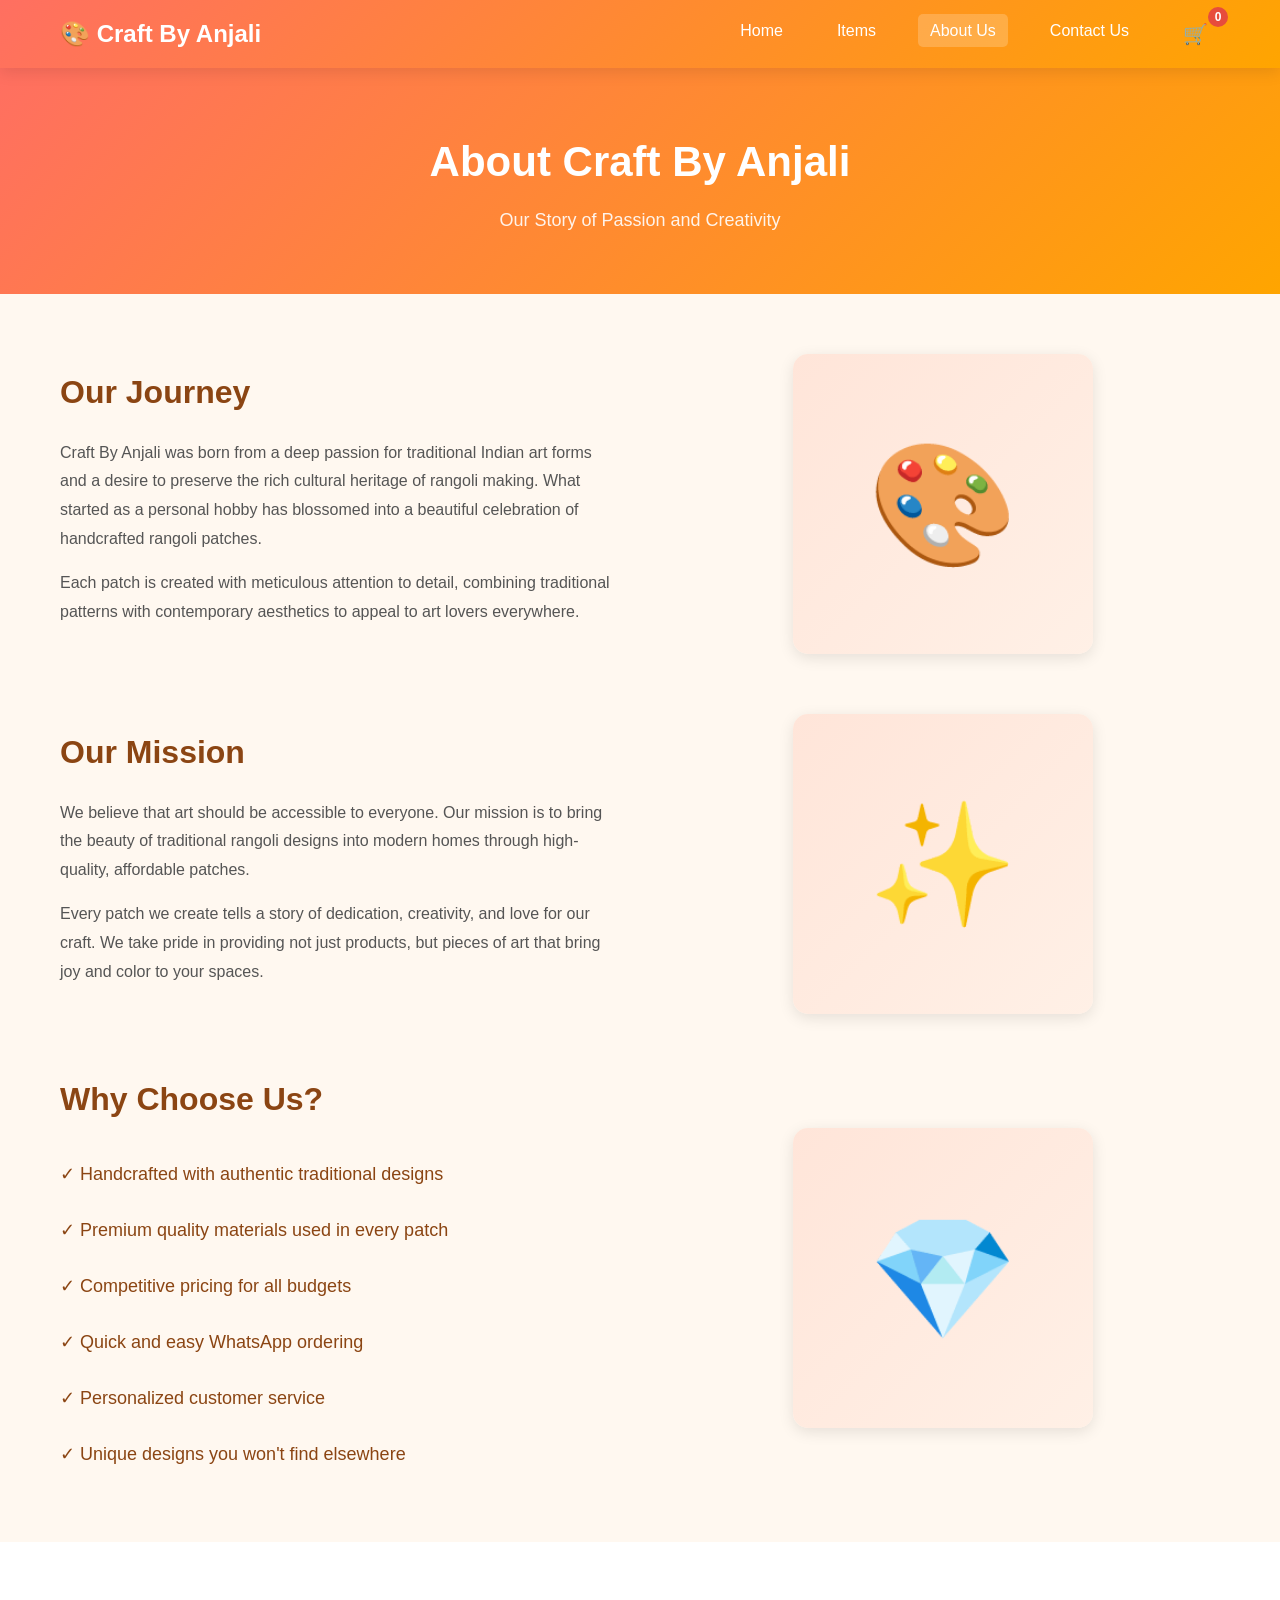
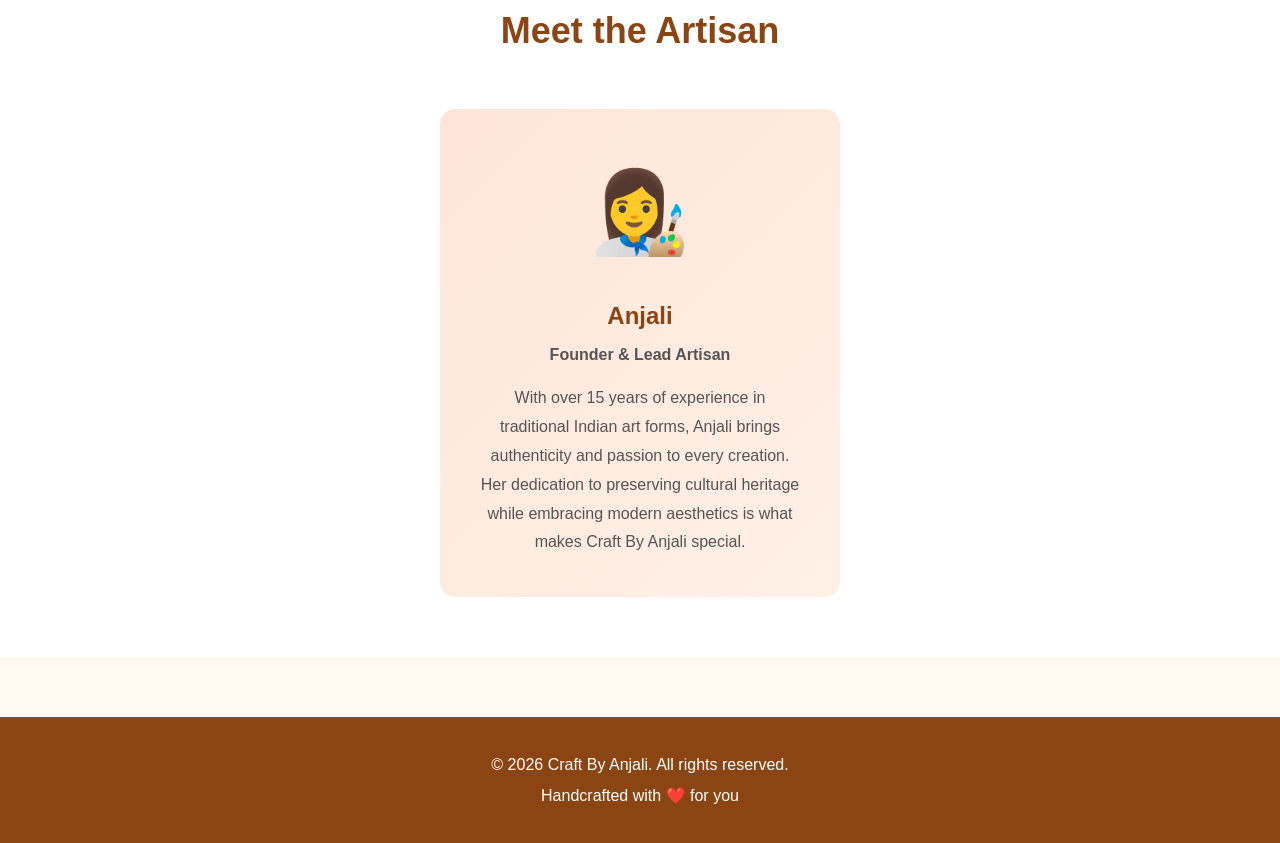
==== about-us.html @ 0d8f3b20 "Updated the site with additional tabs" ====
<!DOCTYPE html>
<html lang="en">
<head>
    <meta charset="UTF-8">
    <meta name="viewport" content="width=device-width, initial-scale=1.0">
    <title>About Us - Craft By Anjali</title>
    <link rel="stylesheet" href="style.css">
</head>
<body>
<nav class="navbar">
    <div class="nav-container">
        <div class="logo">🎨 Craft By Anjali</div>
        <ul class="nav-links">
            <li><a href="index.html">Home</a></li>
            <li><a href="items.html">Items</a></li>
            <li><a href="about-us.html" class="active">About Us</a></li>
            <li><a href="contact-us.html">Contact Us</a></li>
            <li><a href="items.html" class="cart-icon" title="Shopping Cart">🛒 <span id="cart-count" class="cart-count">0</span></a></li>
        </ul>
    </div>
</nav>

<!-- Page Header -->
<section class="page-header">
    <h1>About Craft By Anjali</h1>
    <p>Our Story of Passion and Creativity</p>
</section>

<!-- About Content -->
<section class="about-content">
    <div class="about-section">
        <div class="about-text">
            <h2>Our Journey</h2>
            <p>Craft By Anjali was born from a deep passion for traditional Indian art forms and a desire to preserve the rich cultural heritage of rangoli making. What started as a personal hobby has blossomed into a beautiful celebration of handcrafted rangoli patches.</p>
            <p>Each patch is created with meticulous attention to detail, combining traditional patterns with contemporary aesthetics to appeal to art lovers everywhere.</p>
        </div>
        <div class="about-image">
            <div class="placeholder-image">🎨</div>
        </div>
    </div>

    <div class="about-section reverse">
        <div class="about-image">
            <div class="placeholder-image">✨</div>
        </div>
        <div class="about-text">
            <h2>Our Mission</h2>
            <p>We believe that art should be accessible to everyone. Our mission is to bring the beauty of traditional rangoli designs into modern homes through high-quality, affordable patches.</p>
            <p>Every patch we create tells a story of dedication, creativity, and love for our craft. We take pride in providing not just products, but pieces of art that bring joy and color to your spaces.</p>
        </div>
    </div>

    <div class="about-section">
        <div class="about-text">
            <h2>Why Choose Us?</h2>
            <ul class="benefits-list">
                <li>✓ Handcrafted with authentic traditional designs</li>
                <li>✓ Premium quality materials used in every patch</li>
                <li>✓ Competitive pricing for all budgets</li>
                <li>✓ Quick and easy WhatsApp ordering</li>
                <li>✓ Personalized customer service</li>
                <li>✓ Unique designs you won't find elsewhere</li>
            </ul>
        </div>
        <div class="about-image">
            <div class="placeholder-image">💎</div>
        </div>
    </div>
</section>

<!-- Team Section -->
<section class="team-section">
    <h2>Meet the Artisan</h2>
    <div class="team-card">
        <div class="team-avatar">👩‍🎨</div>
        <h3>Anjali</h3>
        <p class="team-role">Founder & Lead Artisan</p>
        <p>With over 15 years of experience in traditional Indian art forms, Anjali brings authenticity and passion to every creation. Her dedication to preserving cultural heritage while embracing modern aesthetics is what makes Craft By Anjali special.</p>
    </div>
</section>

<footer>
    <p>&copy; 2026 Craft By Anjali. All rights reserved.</p>
    <p>Handcrafted with ❤️ for you</p>
</footer>

<script src="script.js"></script>
</body>
</html>
---- style.css ----
* {
    margin: 0;
    padding: 0;
    box-sizing: border-box;
}

:root {
    --primary-color: #ff6f61;
    --secondary-color: #ffa500;
    --accent-color: #8b4513;
    --light-bg: #fff8f0;
    --dark-text: #2c3e50;
    --shadow: 0 4px 15px rgba(0, 0, 0, 0.1);
}

body {
    font-family: 'Segoe UI', Tahoma, Geneva, Verdana, sans-serif;
    background: var(--light-bg);
    color: var(--dark-text);
    line-height: 1.6;
}

/* Navigation Bar */
.navbar {
    background: linear-gradient(135deg, var(--primary-color), var(--secondary-color));
    padding: 15px 0;
    position: sticky;
    top: 0;
    z-index: 100;
    box-shadow: var(--shadow);
}

.nav-container {
    max-width: 1200px;
    margin: 0 auto;
    display: flex;
    justify-content: space-between;
    align-items: center;
    padding: 0 20px;
}

.logo {
    font-size: 24px;
    font-weight: bold;
    color: white;
    text-decoration: none;
}

.nav-links {
    list-style: none;
    display: flex;
    gap: 30px;
}

.nav-links a {
    color: white;
    text-decoration: none;
    font-weight: 500;
    transition: all 0.3s ease;
    padding: 8px 12px;
    border-radius: 5px;
}

.nav-links a:hover,
.nav-links a.active {
    background: rgba(255, 255, 255, 0.2);
    transform: translateY(-2px);
}

.cart-icon {
    position: relative;
    font-size: 20px;
}

.cart-count {
    position: absolute;
    top: -8px;
    right: -8px;
    background: #e74c3c;
    color: white;
    border-radius: 50%;
    width: 20px;
    height: 20px;
    display: flex;
    align-items: center;
    justify-content: center;
    font-size: 12px;
    font-weight: bold;
}

/* Hero Section */
.hero {
    background: linear-gradient(135deg, var(--primary-color), var(--secondary-color));
    color: white;
    padding: 100px 20px;
    text-align: center;
}

.hero-content h1 {
    font-size: 52px;
    margin-bottom: 20px;
    animation: slideDown 0.8s ease;
}

.hero-content p {
    font-size: 24px;
    margin-bottom: 30px;
    opacity: 0.9;
}

.cta-button {
    display: inline-block;
    background: white;
    color: var(--primary-color);
    padding: 12px 30px;
    border-radius: 50px;
    text-decoration: none;
    font-weight: bold;
    transition: all 0.3s ease;
    cursor: pointer;
    border: none;
    font-size: 16px;
}

.cta-button:hover {
    transform: translateY(-3px);
    box-shadow: 0 8px 20px rgba(0, 0, 0, 0.2);
}

.cta-button.large {
    padding: 15px 40px;
    font-size: 18px;
}

/* Features Section */
.features {
    display: grid;
    grid-template-columns: repeat(auto-fit, minmax(300px, 1fr));
    gap: 30px;
    max-width: 1200px;
    margin: 60px auto;
    padding: 0 20px;
}

.feature-card {
    background: white;
    padding: 40px 20px;
    border-radius: 15px;
    text-align: center;
    box-shadow: var(--shadow);
    transition: all 0.3s ease;
}

.feature-card:hover {
    transform: translateY(-10px);
    box-shadow: 0 8px 25px rgba(0, 0, 0, 0.15);
}

.feature-icon {
    font-size: 48px;
    margin-bottom: 15px;
}

.feature-card h3 {
    font-size: 24px;
    margin-bottom: 10px;
    color: var(--primary-color);
}

.feature-card p {
    color: #666;
}

/* Showcase Section */
.showcase {
    padding: 60px 20px;
    background: white;
}

.showcase h2 {
    text-align: center;
    font-size: 36px;
    margin-bottom: 50px;
    color: var(--accent-color);
}

.showcase-grid {
    display: grid;
    grid-template-columns: repeat(auto-fit, minmax(250px, 1fr));
    gap: 30px;
    max-width: 1200px;
    margin: 0 auto;
}

.showcase-item {
    background: linear-gradient(135deg, #ffe5d9, #fff0e6);
    padding: 30px;
    border-radius: 15px;
    text-align: center;
    transition: all 0.3s ease;
    border: 2px solid transparent;
}

.showcase-item:hover {
    border-color: var(--primary-color);
    transform: scale(1.05);
}

.showcase-image {
    font-size: 64px;
    margin-bottom: 15px;
}

.showcase-item h3 {
    color: var(--accent-color);
    margin-bottom: 10px;
}

/* CTA Section */
.cta-section {
    background: linear-gradient(135deg, var(--primary-color), var(--secondary-color));
    color: white;
    padding: 60px 20px;
    text-align: center;
}

.cta-section h2 {
    font-size: 36px;
    margin-bottom: 15px;
}

.cta-section p {
    font-size: 18px;
    margin-bottom: 30px;
    opacity: 0.9;
}

/* Page Header */
.page-header {
    background: linear-gradient(135deg, var(--primary-color), var(--secondary-color));
    color: white;
    padding: 60px 20px;
    text-align: center;
}

.page-header h1 {
    font-size: 42px;
    margin-bottom: 10px;
}

.page-header p {
    font-size: 18px;
    opacity: 0.9;
}

/* Products Grid */
.products-container {
    max-width: 1200px;
    margin: 40px auto;
    padding: 0 20px;
}

.filters-section {
    margin-bottom: 40px;
    text-align: center;
}

.filters-container {
    display: flex;
    gap: 20px;
    justify-content: center;
    flex-wrap: wrap;
}

.search-box {
    padding: 12px 20px;
    border: 2px solid var(--primary-color);
    border-radius: 50px;
    width: 300px;
    font-size: 16px;
    transition: all 0.3s ease;
}

.search-box:focus {
    outline: none;
    box-shadow: 0 0 10px var(--primary-color);
}

.filter-select {
    padding: 12px 20px;
    border: 2px solid var(--primary-color);
    border-radius: 50px;
    font-size: 16px;
    background: white;
    cursor: pointer;
    transition: all 0.3s ease;
}

.filter-select:hover {
    background: var(--light-bg);
}

.products-grid {
    display: grid;
    grid-template-columns: repeat(auto-fill, minmax(280px, 1fr));
    gap: 25px;
}

.product-card {
    background: white;
    border-radius: 15px;
    overflow: hidden;
    box-shadow: var(--shadow);
    transition: all 0.3s ease;
}

.product-card:hover {
    transform: translateY(-10px);
    box-shadow: 0 10px 30px rgba(0, 0, 0, 0.15);
}

.product-image {
    width: 100%;
    height: 200px;
    background: linear-gradient(135deg, #ffe5d9, #fff0e6);
    display: flex;
    align-items: center;
    justify-content: center;
    font-size: 80px;
}

.product-info {
    padding: 20px;
}

.product-name {
    font-size: 18px;
    font-weight: bold;
    color: var(--accent-color);
    margin-bottom: 10px;
}

.product-details {
    font-size: 14px;
    color: #666;
    margin: 8px 0;
}

.product-details strong {
    color: var(--dark-text);
}

.product-price {
    font-size: 24px;
    color: var(--primary-color);
    font-weight: bold;
    margin: 15px 0;
}

.add-to-cart-btn {
    width: 100%;
    background: linear-gradient(135deg, var(--primary-color), var(--secondary-color));
    color: white;
    border: none;
    padding: 12px;
    border-radius: 8px;
    font-size: 16px;
    font-weight: bold;
    cursor: pointer;
    transition: all 0.3s ease;
}

.add-to-cart-btn:hover {
    transform: scale(1.05);
    box-shadow: 0 5px 15px rgba(255, 111, 97, 0.4);
}

.add-to-cart-btn.added {
    background: #27ae60;
}

/* Modal */
.modal {
    display: none;
    position: fixed;
    z-index: 1000;
    left: 0;
    top: 0;
    width: 100%;
    height: 100%;
    background: rgba(0, 0, 0, 0.6);
    animation: fadeIn 0.3s ease;
}

.modal.show {
    display: flex;
    align-items: center;
    justify-content: center;
}

.modal-content {
    background: white;
    padding: 30px;
    border-radius: 15px;
    max-width: 500px;
    width: 90%;
    max-height: 80vh;
    overflow-y: auto;
    position: relative;
    animation: slideUp 0.3s ease;
}

.close {
    position: absolute;
    right: 20px;
    top: 15px;
    font-size: 28px;
    font-weight: bold;
    color: #aaa;
    cursor: pointer;
    transition: color 0.3s ease;
}

.close:hover {
    color: var(--primary-color);
}

.modal-content h2 {
    color: var(--accent-color);
    margin-bottom: 20px;
}

.cart-items {
    margin-bottom: 20px;
}

.cart-item {
    background: var(--light-bg);
    padding: 15px;
    border-radius: 8px;
    margin-bottom: 12px;
    display: flex;
    justify-content: space-between;
    align-items: center;
}

.cart-item-name {
    font-weight: bold;
    color: var(--accent-color);
}

.cart-item-price {
    color: var(--primary-color);
    font-weight: bold;
}

.remove-item {
    background: #e74c3c;
    color: white;
    border: none;
    padding: 5px 10px;
    border-radius: 5px;
    cursor: pointer;
    transition: all 0.3s ease;
}

.remove-item:hover {
    background: #c0392b;
}

.cart-summary {
    border-top: 2px solid var(--primary-color);
    padding-top: 15px;
    margin-top: 15px;
}

.summary-row {
    display: flex;
    justify-content: space-between;
    margin: 10px 0;
    font-size: 16px;
}

.summary-row.total {
    font-size: 20px;
    font-weight: bold;
    color: var(--primary-color);
}

.checkout-btn {
    width: 100%;
    background: linear-gradient(135deg, #27ae60, #229954);
    color: white;
    border: none;
    padding: 15px;
    border-radius: 8px;
    font-size: 16px;
    font-weight: bold;
    cursor: pointer;
    margin-top: 20px;
    transition: all 0.3s ease;
}

.checkout-btn:hover {
    transform: scale(1.02);
    box-shadow: 0 5px 15px rgba(39, 174, 96, 0.4);
}

.empty-cart {
    text-align: center;
    padding: 40px 20px;
    color: #999;
}

.empty-cart p {
    font-size: 18px;
    margin-bottom: 20px;
}

/* About Us Page */
.about-content {
    max-width: 1200px;
    margin: 40px auto;
    padding: 0 20px;
}

.about-section {
    display: grid;
    grid-template-columns: 1fr 1fr;
    gap: 50px;
    align-items: center;
    margin: 60px 0;
}

.about-section.reverse {
    direction: rtl;
}

.about-section.reverse > * {
    direction: ltr;
}

.about-text h2 {
    color: var(--accent-color);
    font-size: 32px;
    margin-bottom: 20px;
}

.about-text p {
    color: #555;
    margin-bottom: 15px;
    line-height: 1.8;
}

.about-image {
    display: flex;
    justify-content: center;
}

.placeholder-image {
    width: 300px;
    height: 300px;
    background: linear-gradient(135deg, #ffe5d9, #fff0e6);
    border-radius: 15px;
    display: flex;
    align-items: center;
    justify-content: center;
    font-size: 120px;
    box-shadow: var(--shadow);
}

.benefits-list {
    list-style: none;
    font-size: 18px;
    line-height: 2;
    color: #555;
}

.benefits-list li {
    padding: 10px 0;
    color: var(--accent-color);
    font-weight: 500;
}

/* Team Section */
.team-section {
    background: white;
    padding: 60px 20px;
    text-align: center;
}

.team-section h2 {
    color: var(--accent-color);
    font-size: 36px;
    margin-bottom: 50px;
}

.team-card {
    background: linear-gradient(135deg, #ffe5d9, #fff0e6);
    padding: 40px;
    border-radius: 15px;
    max-width: 400px;
    margin: 0 auto;
}

.team-avatar {
    font-size: 80px;
    margin-bottom: 20px;
}

.team-card h3 {
    color: var(--accent-color);
    font-size: 24px;
    margin-bottom: 5px;
}

.team-role {
    color: var(--primary-color);
    font-weight: bold;
    margin-bottom: 15px;
}

.team-card p {
    color: #555;
    line-height: 1.8;
}

/* Contact Us Page */
.contact-content {
    max-width: 1000px;
    margin: 40px auto;
    padding: 0 20px;
}

.contact-section {
    text-align: center;
    margin-bottom: 50px;
}

.contact-section h2 {
    color: var(--accent-color);
    font-size: 32px;
    margin-bottom: 15px;
}

.contact-grid {
    display: grid;
    grid-template-columns: repeat(auto-fit, minmax(250px, 1fr));
    gap: 30px;
    margin: 40px 0;
}

.contact-method {
    background: white;
    padding: 30px;
    border-radius: 15px;
    text-align: center;
    box-shadow: var(--shadow);
    transition: all 0.3s ease;
}

.contact-method:hover {
    transform: translateY(-10px);
}

.method-icon {
    font-size: 48px;
    margin-bottom: 15px;
}

.contact-method h3 {
    color: var(--accent-color);
    margin-bottom: 10px;
}

.contact-method p {
    color: #555;
    margin-bottom: 15px;
}

.contact-link {
    display: inline-block;
    background: linear-gradient(135deg, var(--primary-color), var(--secondary-color));
    color: white;
    padding: 10px 20px;
    border-radius: 25px;
    text-decoration: none;
    transition: all 0.3s ease;
}

.contact-link:hover {
    transform: scale(1.05);
}

.contact-text {
    color: #999;
    font-size: 14px;
}

/* FAQ Section */
.faq-section {
    background: white;
    padding: 60px 20px;
}

.faq-section h2 {
    text-align: center;
    color: var(--accent-color);
    font-size: 32px;
    margin-bottom: 40px;
}

.faq-item {
    max-width: 800px;
    margin: 0 auto 25px;
    background: var(--light-bg);
    padding: 25px;
    border-radius: 10px;
    border-left: 5px solid var(--primary-color);
}

.faq-item h3 {
    color: var(--accent-color);
    margin-bottom: 10px;
}

.faq-item p {
    color: #555;
    line-height: 1.8;
}

/* Contact Form */
.contact-form-section {
    background: white;
    padding: 60px 20px;
    text-align: center;
}

.contact-form-section h2 {
    color: var(--accent-color);
    font-size: 32px;
    margin-bottom: 30px;
}

.contact-form {
    max-width: 500px;
    margin: 0 auto;
    display: flex;
    flex-direction: column;
    gap: 15px;
}

.contact-form input,
.contact-form textarea {
    padding: 15px;
    border: 2px solid #ddd;
    border-radius: 8px;
    font-size: 16px;
    font-family: inherit;
    transition: all 0.3s ease;
}

.contact-form input:focus,
.contact-form textarea:focus {
    outline: none;
    border-color: var(--primary-color);
    box-shadow: 0 0 10px rgba(255, 111, 97, 0.2);
}

.submit-btn {
    background: linear-gradient(135deg, var(--primary-color), var(--secondary-color));
    color: white;
    padding: 15px;
    border: none;
    border-radius: 8px;
    font-size: 16px;
    font-weight: bold;
    cursor: pointer;
    transition: all 0.3s ease;
}

.submit-btn:hover {
    transform: scale(1.02);
    box-shadow: 0 5px 15px rgba(255, 111, 97, 0.4);
}

/* Footer */
footer {
    background: var(--accent-color);
    color: white;
    text-align: center;
    padding: 30px 20px;
    margin-top: 60px;
}

footer p {
    margin: 5px 0;
}

/* Animations */
@keyframes slideDown {
    from {
        opacity: 0;
        transform: translateY(-30px);
    }
    to {
        opacity: 1;
        transform: translateY(0);
    }
}

@keyframes slideUp {
    from {
        opacity: 0;
        transform: translateY(30px);
    }
    to {
        opacity: 1;
        transform: translateY(0);
    }
}

@keyframes fadeIn {
    from {
        opacity: 0;
    }
    to {
        opacity: 1;
    }
}

/* Responsive Design */
@media (max-width: 768px) {
    .nav-links {
        gap: 15px;
        font-size: 14px;
    }

    .hero-content h1 {
        font-size: 32px;
    }

    .hero-content p {
        font-size: 18px;
    }

    .about-section,
    .about-section.reverse {
        grid-template-columns: 1fr;
        gap: 30px;
    }

    .about-section.reverse {
        direction: ltr;
    }

    .search-box {
        width: 100%;
    }

    .products-grid {
        grid-template-columns: repeat(auto-fill, minmax(200px, 1fr));
        gap: 15px;
    }

    .filters-container {
        flex-direction: column;
        align-items: center;
    }

    .page-header h1 {
        font-size: 28px;
    }

    .contact-grid {
        grid-template-columns: 1fr;
    }

    .cart-item {
        flex-direction: column;
        align-items: flex-start;
        gap: 10px;
    }
}

@media (max-width: 480px) {
    .nav-links {
        gap: 10px;
        font-size: 12px;
    }

    .logo {
        font-size: 16px;
    }

    .products-grid {
        grid-template-columns: 1fr;
    }

    .modal-content {
        width: 95%;
        padding: 20px;
    }

    .placeholder-image {
        width: 200px;
        height: 200px;
        font-size: 80px;
    }
}
    position: absolute;
    top: 20px;
    right: 40px;
    color: white;
    font-size: 30px;
    cursor: pointer;
}
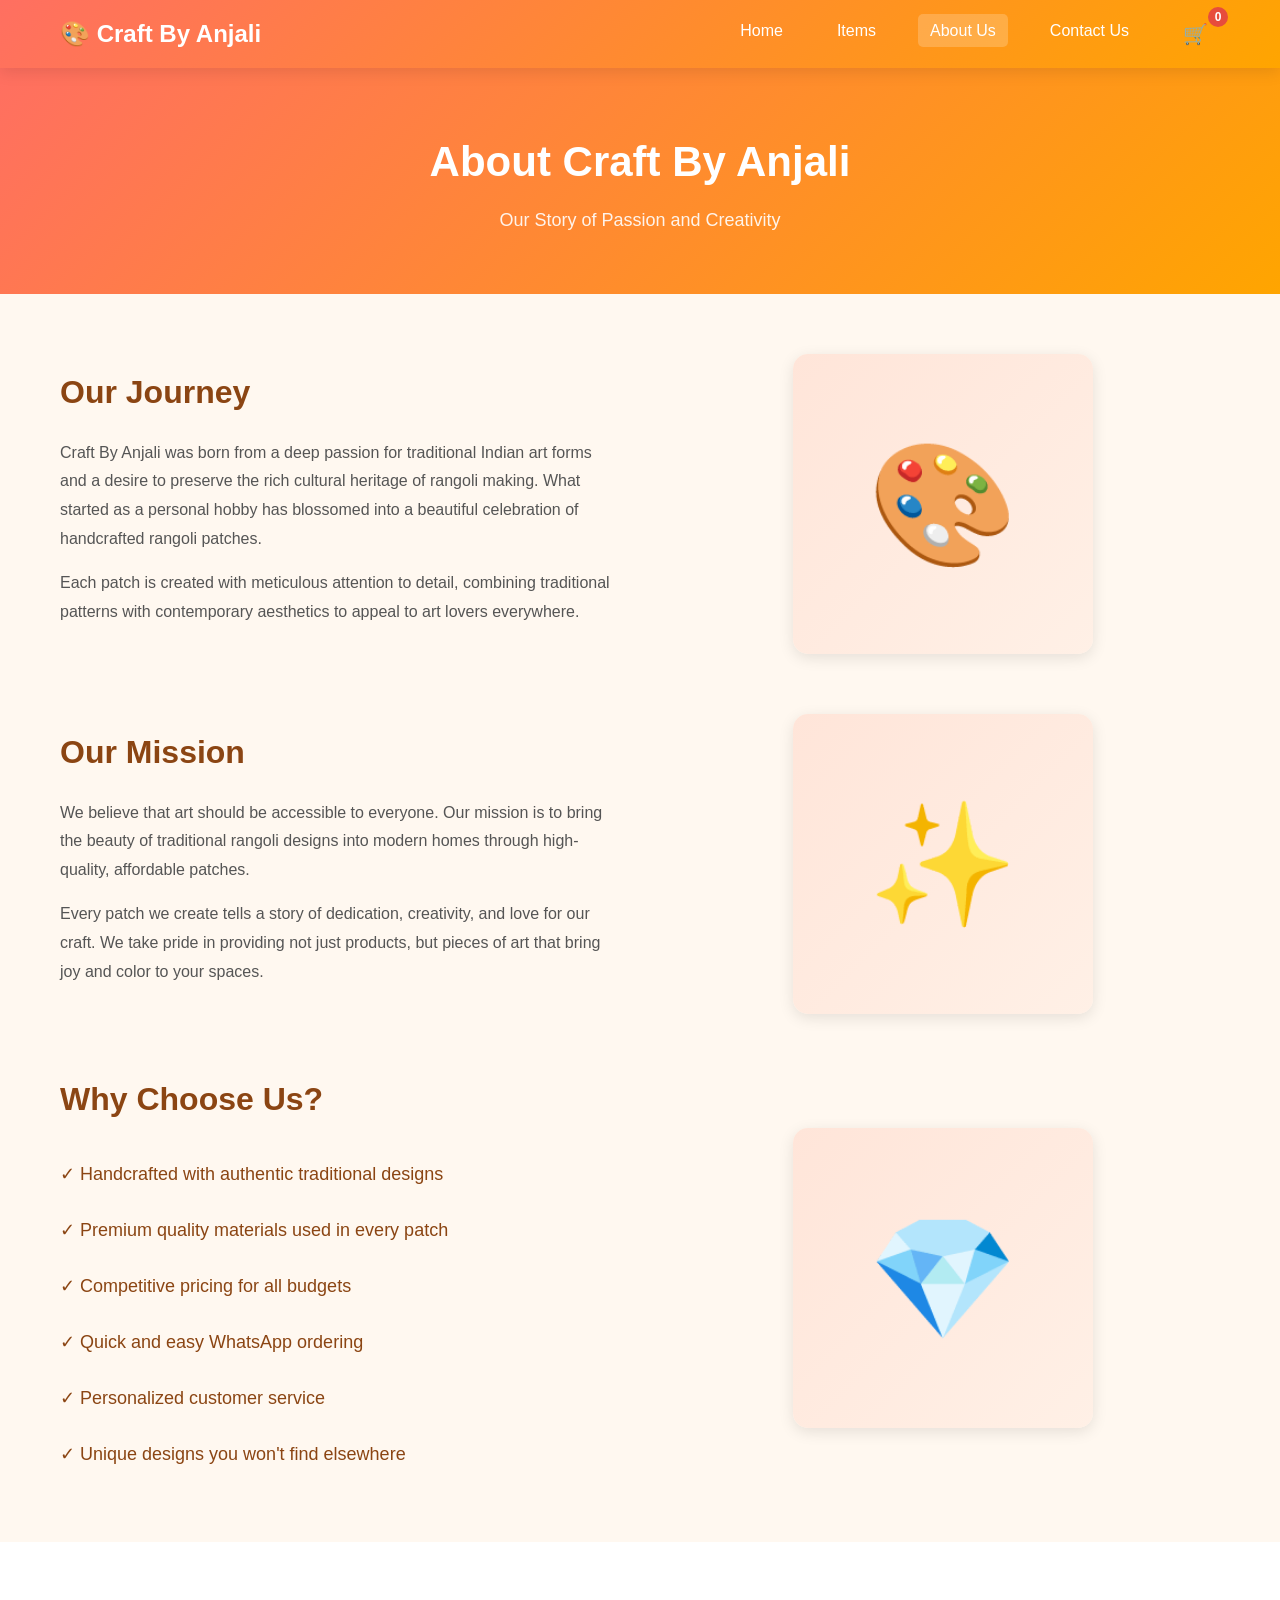
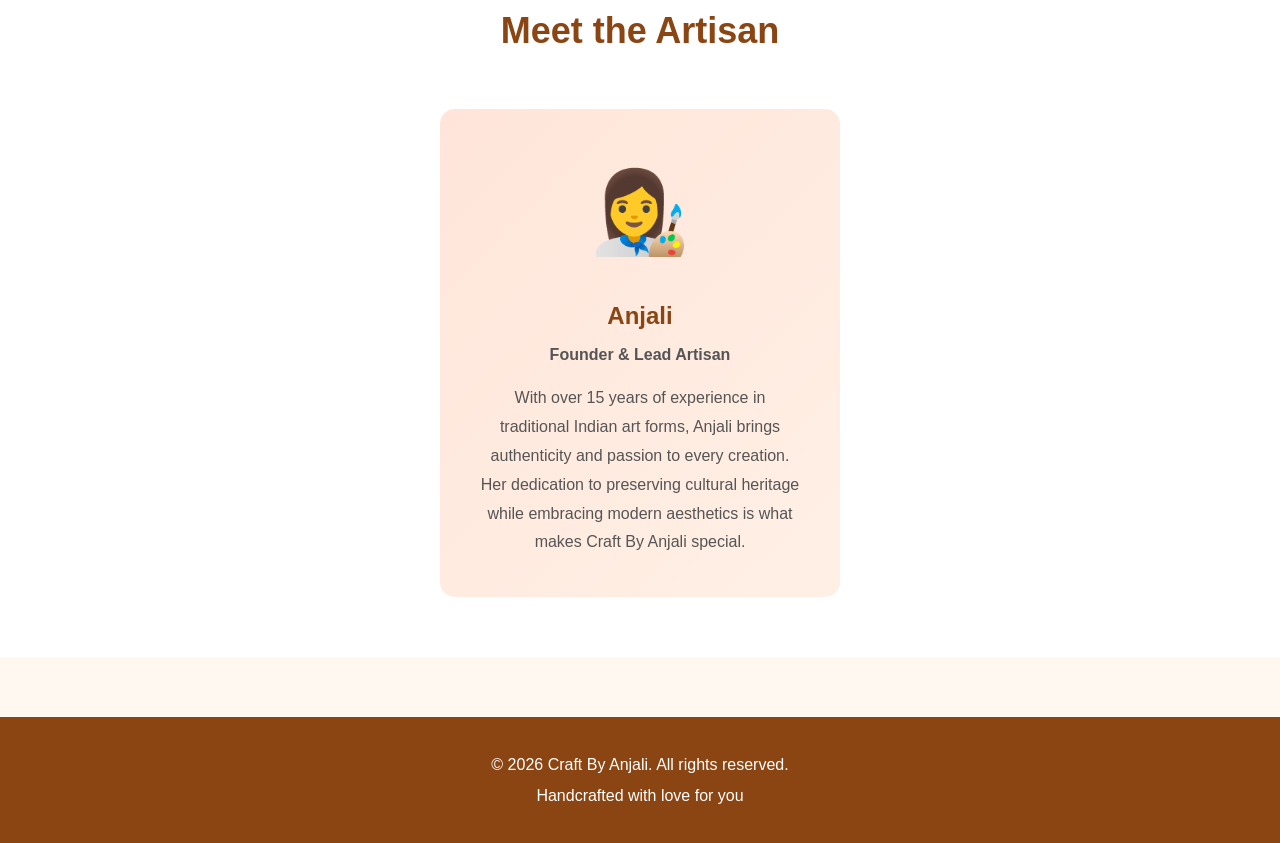
==== commit 284ad6a9: "Updated contact details" ====
--- a/about-us.html
+++ b/about-us.html
@@ -81,7 +81,7 @@
 
 <footer>
     <p>&copy; 2026 Craft By Anjali. All rights reserved.</p>
-    <p>Handcrafted with ❤️ for you</p>
+    <p>Handcrafted with love for you</p>
 </footer>
 
 <script src="script.js"></script>
--- a/style.css
+++ b/style.css
@@ -327,6 +327,13 @@
     align-items: center;
     justify-content: center;
     font-size: 80px;
+    overflow: hidden;
+}
+
+.product-image img {
+    width: 100%;
+    height: 100%;
+    object-fit: cover;
 }
 
 .product-info {
